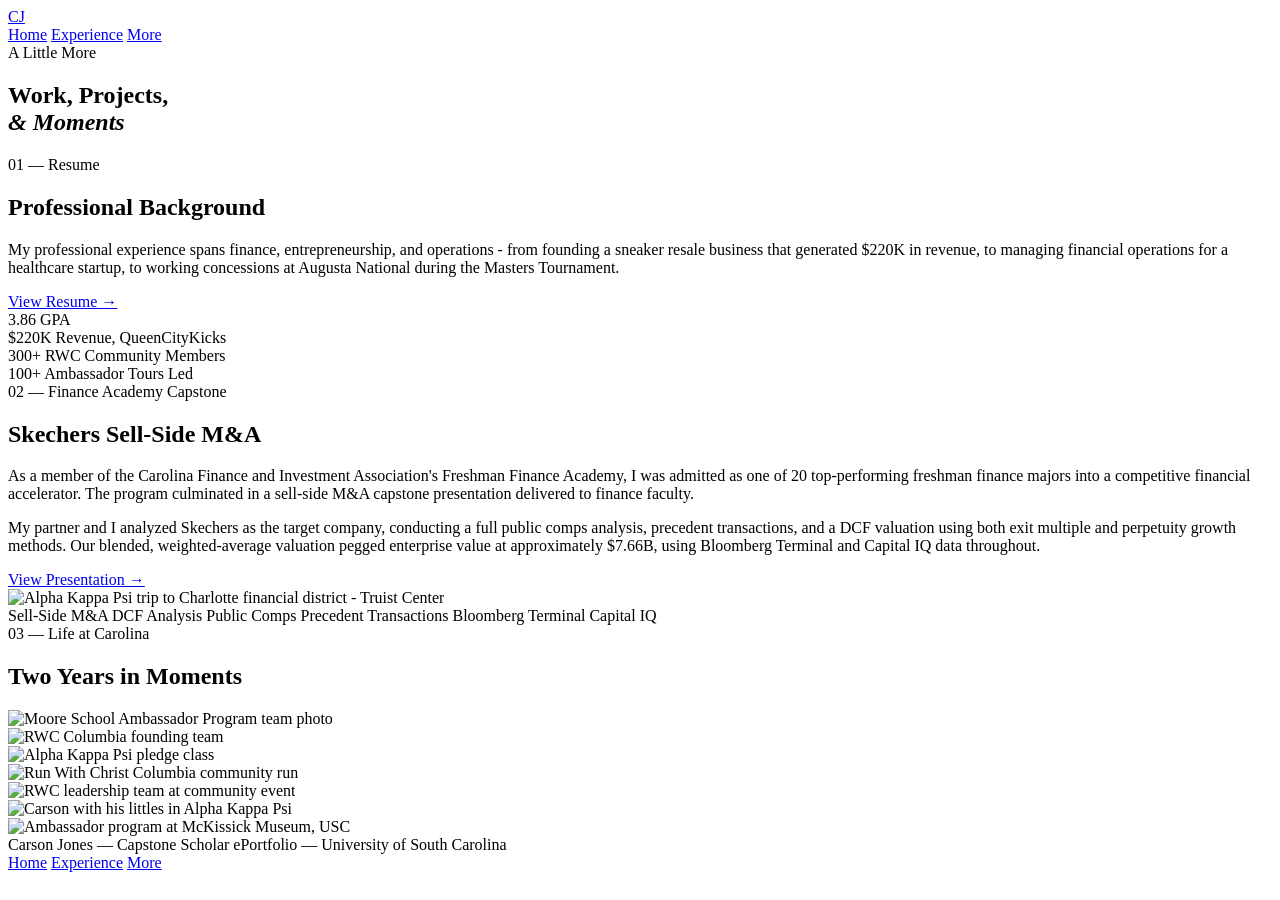
==== extras.html @ 3a90d322 "Add files via upload" ====
<!DOCTYPE html>
<html lang="en">
<head>
  <meta charset="UTF-8" />
  <meta name="viewport" content="width=device-width, initial-scale=1.0"/>
  <title>More | Carson Jones</title>
  <link rel="preconnect" href="https://fonts.googleapis.com">
  <link href="https://fonts.googleapis.com/css2?family=Cormorant+Garamond:ital,wght@0,300;0,400;0,600;1,300;1,400&family=DM+Sans:wght@300;400;500&display=swap" rel="stylesheet">
  <link rel="stylesheet" href="css/style.css">
</head>
<body>

  <nav class="nav">
    <a href="index.html" class="nav-logo">CJ</a>
    <div class="nav-links">
      <a href="index.html">Home</a>
      <a href="experience.html">Experience</a>
      <a href="extras.html" class="active">More</a>
    </div>
  </nav>

  <section class="page-hero">
    <div class="page-hero-inner">
      <span class="hero-label">A Little More</span>
      <h1>Work, Projects,<br><em>&amp; Moments</em></h1>
    </div>
  </section>

  <!-- RESUME -->
  <section class="section extras-section" id="resume">
    <div class="section-inner">
      <div class="section-label">01 &mdash; Resume</div>
      <div class="extras-grid">
        <div class="extras-copy">
          <h2>Professional Background</h2>
          <p>My professional experience spans finance, entrepreneurship, and operations - from founding a sneaker resale business that generated $220K in revenue, to managing financial operations for a healthcare startup, to working concessions at Augusta National during the Masters Tournament.</p>
          <a href="assets/Carson_Jones_Resume.pdf" class="btn" target="_blank">View Resume &rarr;</a>
        </div>
        <div class="resume-highlights">
          <div class="highlight-card">
            <span class="highlight-num">3.86</span>
            <span class="highlight-label">GPA</span>
          </div>
          <div class="highlight-card">
            <span class="highlight-num">$220K</span>
            <span class="highlight-label">Revenue, QueenCityKicks</span>
          </div>
          <div class="highlight-card">
            <span class="highlight-num">300+</span>
            <span class="highlight-label">RWC Community Members</span>
          </div>
          <div class="highlight-card">
            <span class="highlight-num">100+</span>
            <span class="highlight-label">Ambassador Tours Led</span>
          </div>
        </div>
      </div>
    </div>
  </section>

  <!-- FINANCE PROJECT -->
  <section class="section extras-section alt-bg" id="project">
    <div class="section-inner">
      <div class="section-label">02 &mdash; Finance Academy Capstone</div>
      <div class="project-grid">
        <div class="project-copy">
          <h2>Skechers Sell-Side M&amp;A</h2>
          <p>As a member of the Carolina Finance and Investment Association's Freshman Finance Academy, I was admitted as one of 20 top-performing freshman finance majors into a competitive financial accelerator. The program culminated in a sell-side M&amp;A capstone presentation delivered to finance faculty.</p>
          <p>My partner and I analyzed Skechers as the target company, conducting a full public comps analysis, precedent transactions, and a DCF valuation using both exit multiple and perpetuity growth methods. Our blended, weighted-average valuation pegged enterprise value at approximately $7.66B, using Bloomberg Terminal and Capital IQ data throughout.</p>
          <a href="assets/Skechers_Sell-Side_MA.pdf" class="btn" target="_blank">View Presentation &rarr;</a>
        </div>
        <div class="project-sidebar">
          <div class="project-img">
            <img src="assets/photos/akpsi-charlotte.jpeg" alt="Alpha Kappa Psi trip to Charlotte financial district - Truist Center" />
          </div>
          <div class="project-tag-grid">
            <span class="project-tag">Sell-Side M&amp;A</span>
            <span class="project-tag">DCF Analysis</span>
            <span class="project-tag">Public Comps</span>
            <span class="project-tag">Precedent Transactions</span>
            <span class="project-tag">Bloomberg Terminal</span>
            <span class="project-tag">Capital IQ</span>
          </div>
        </div>
      </div>
    </div>
  </section>

  <!-- GALLERY -->
  <section class="section extras-section" id="photos">
    <div class="section-inner">
      <div class="section-label">03 &mdash; Life at Carolina</div>
      <h2 class="gallery-title">Two Years in Moments</h2>
      <div class="gallery-grid">
        <div class="gallery-slot wide">
          <img src="assets/photos/ambassador-team.jpeg" alt="Moore School Ambassador Program team photo" />
        </div>
        <div class="gallery-slot">
          <img src="assets/photos/rwc-founders.jpeg" alt="RWC Columbia founding team" />
        </div>
        <div class="gallery-slot">
          <img src="assets/photos/akpsi-class.jpeg" alt="Alpha Kappa Psi pledge class" />
        </div>
        <div class="gallery-slot">
          <img src="assets/photos/rwc-big-group.jpeg" alt="Run With Christ Columbia community run" />
        </div>
        <div class="gallery-slot wide">
          <img src="assets/photos/rwc-event.jpeg" alt="RWC leadership team at community event" />
        </div>
        <div class="gallery-slot">
          <img src="assets/photos/akpsi-littles.jpeg" alt="Carson with his littles in Alpha Kappa Psi" />
        </div>
        <div class="gallery-slot">
          <img src="assets/photos/ambassador-mckissick.jpeg" alt="Ambassador program at McKissick Museum, USC" />
        </div>
      </div>
    </div>
  </section>

  <footer class="footer">
    <div class="footer-inner">
      <span>Carson Jones &mdash; Capstone Scholar ePortfolio &mdash; University of South Carolina</span>
      <div class="footer-nav">
        <a href="index.html">Home</a>
        <a href="experience.html">Experience</a>
        <a href="extras.html">More</a>
      </div>
    </div>
  </footer>

  <script src="js/main.js"></script>
</body>
</html>
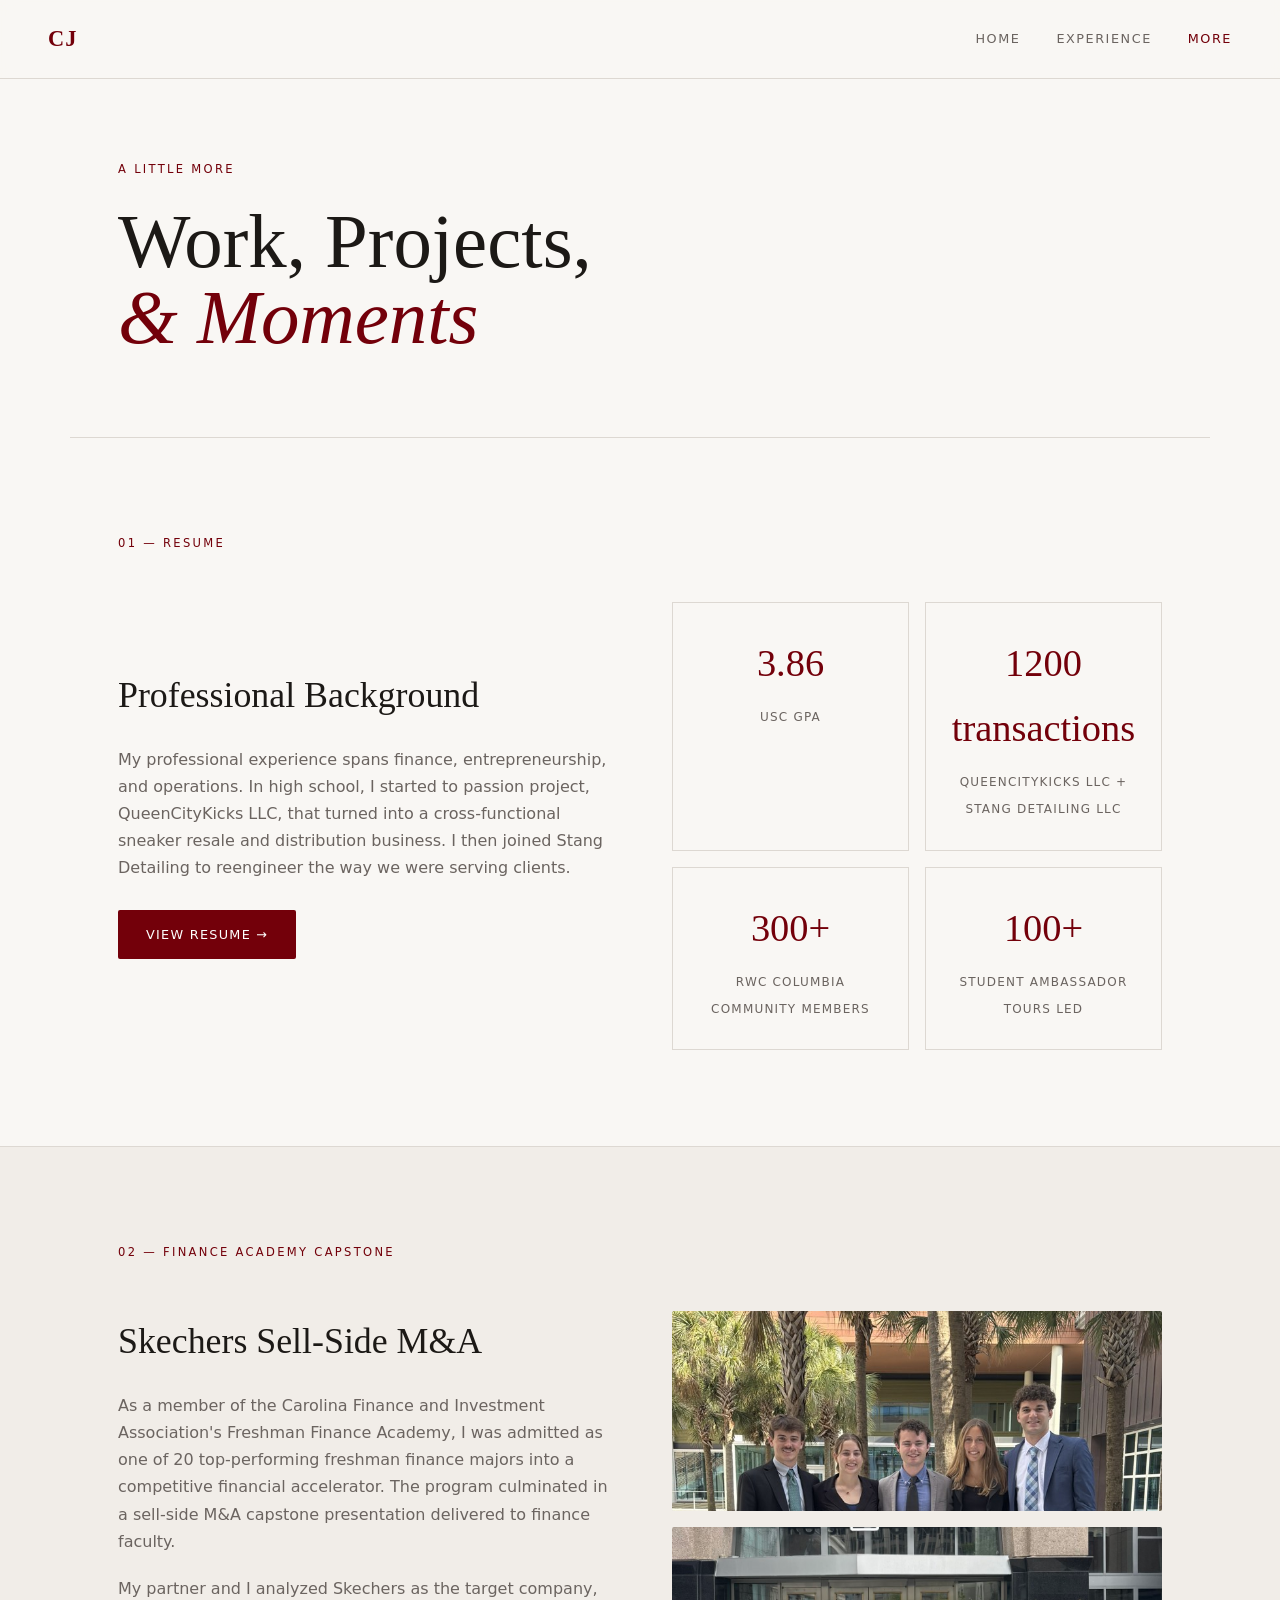
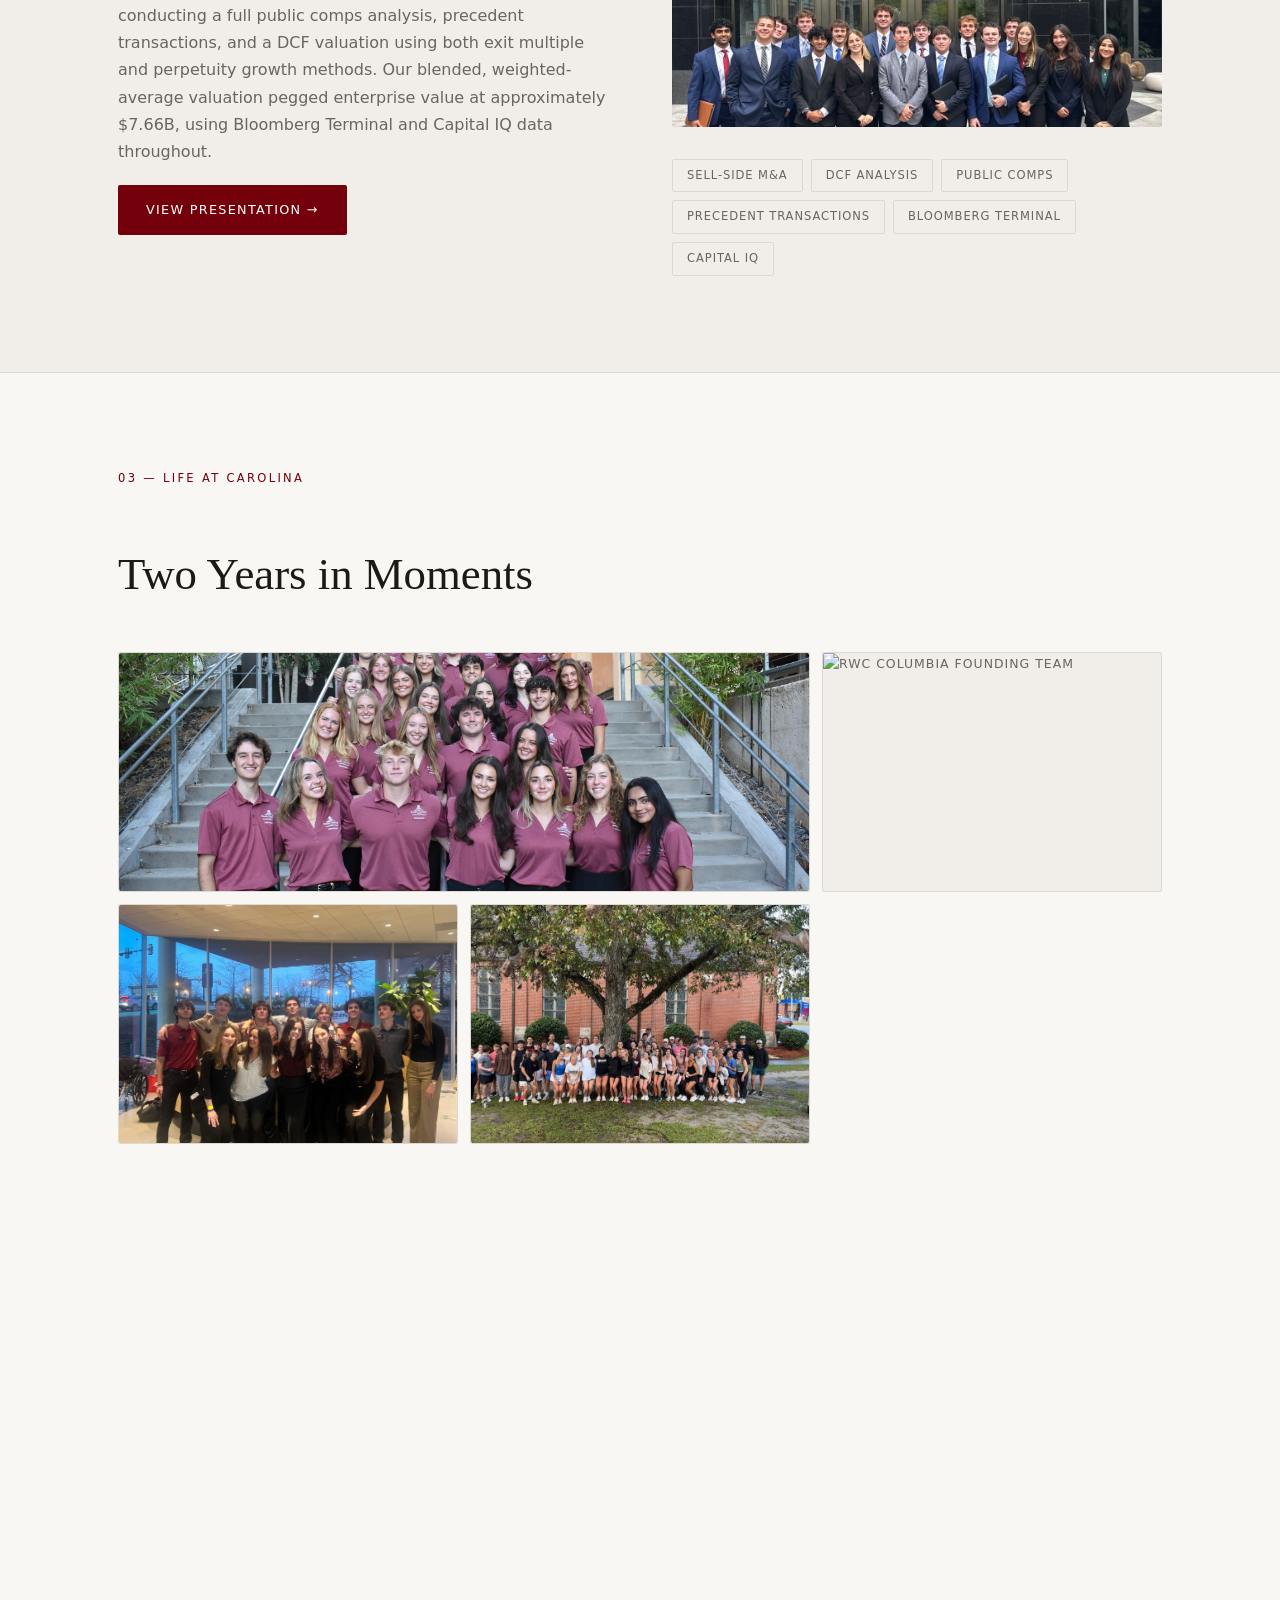
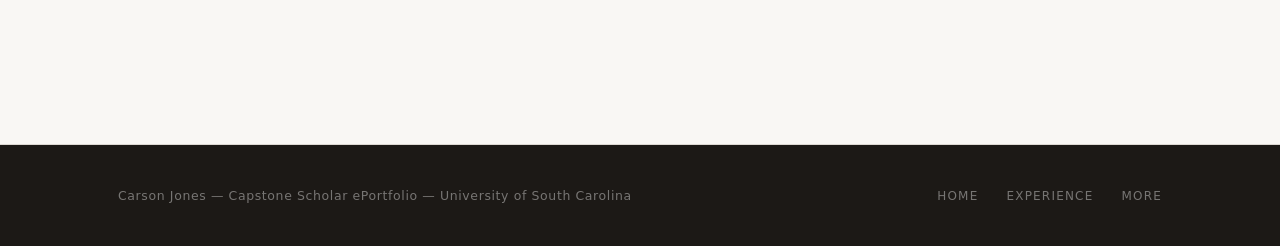
==== commit f551fdea: "Update About Me and Finance Academy sections with new photos and layout - Replace hero image with hi" ====
--- a/extras.html
+++ b/extras.html
@@ -33,25 +33,25 @@
       <div class="extras-grid">
         <div class="extras-copy">
           <h2>Professional Background</h2>
-          <p>My professional experience spans finance, entrepreneurship, and operations - from founding a sneaker resale business that generated $220K in revenue, to managing financial operations for a healthcare startup, to working concessions at Augusta National during the Masters Tournament.</p>
+          <p>My professional experience spans finance, entrepreneurship, and operations. In high school, I started to passion project, QueenCityKicks LLC, that turned into a cross-functional sneaker resale and distribution business. I then joined Stang Detailing to reengineer the way we were serving clients.<p>
           <a href="assets/Carson_Jones_Resume.pdf" class="btn" target="_blank">View Resume &rarr;</a>
         </div>
         <div class="resume-highlights">
           <div class="highlight-card">
             <span class="highlight-num">3.86</span>
-            <span class="highlight-label">GPA</span>
+            <span class="highlight-label">USC GPA</span>
           </div>
           <div class="highlight-card">
-            <span class="highlight-num">$220K</span>
-            <span class="highlight-label">Revenue, QueenCityKicks</span>
+            <span class="highlight-num">1200 transactions</span>
+            <span class="highlight-label">QueenCityKicks LLC + Stang Detailing LLC</span>
           </div>
           <div class="highlight-card">
             <span class="highlight-num">300+</span>
-            <span class="highlight-label">RWC Community Members</span>
+            <span class="highlight-label">RWC Columbia Community Members</span>
           </div>
           <div class="highlight-card">
             <span class="highlight-num">100+</span>
-            <span class="highlight-label">Ambassador Tours Led</span>
+            <span class="highlight-label">Student Ambassador Tours Led</span>
           </div>
         </div>
       </div>
@@ -70,6 +70,9 @@
           <a href="assets/Skechers_Sell-Side_MA.pdf" class="btn" target="_blank">View Presentation &rarr;</a>
         </div>
         <div class="project-sidebar">
+          <div class="project-img">
+            <img src="assets/photos/skechers-presentation.jpeg" alt="Carson and his Finance Academy presentation team outside the Moore School" style="object-position: center 20%;" />
+          </div>
           <div class="project-img">
             <img src="assets/photos/akpsi-charlotte.jpeg" alt="Alpha Kappa Psi trip to Charlotte financial district - Truist Center" />
           </div>
--- a/css/style.css
+++ b/css/style.css
@@ -0,0 +1,745 @@
+/* ============================================
+   CARSON JONES — CAPSTONE ePORTFOLIO
+   Aesthetic: Editorial / Refined Minimal
+   Palette: Warm white, deep charcoal, garnet accent
+   ============================================ */
+
+:root {
+  --bg: #f9f7f4;
+  --bg-alt: #f1ede8;
+  --ink: #1c1916;
+  --ink-light: #6b6460;
+  --garnet: #73000a;
+  --garnet-light: #9a0012;
+  --gold: #b8963e;
+  --white: #ffffff;
+  --border: #ddd8d2;
+
+  --font-serif: 'Cormorant Garamond', Georgia, serif;
+  --font-sans: 'DM Sans', system-ui, sans-serif;
+
+  --max-w: 1140px;
+  --section-pad: 96px;
+}
+
+*, *::before, *::after { box-sizing: border-box; margin: 0; padding: 0; }
+
+html { scroll-behavior: smooth; }
+
+body {
+  background: var(--bg);
+  color: var(--ink);
+  font-family: var(--font-sans);
+  font-size: 16px;
+  line-height: 1.7;
+  -webkit-font-smoothing: antialiased;
+}
+
+img { max-width: 100%; display: block; }
+
+a { color: inherit; text-decoration: none; }
+
+/* ============================================
+   NAV
+   ============================================ */
+.nav {
+  position: fixed;
+  top: 0; left: 0; right: 0;
+  z-index: 100;
+  display: flex;
+  align-items: center;
+  justify-content: space-between;
+  padding: 20px 48px;
+  background: rgba(249,247,244,0.92);
+  backdrop-filter: blur(8px);
+  border-bottom: 1px solid var(--border);
+}
+
+.nav-logo {
+  font-family: var(--font-serif);
+  font-size: 1.4rem;
+  font-weight: 600;
+  letter-spacing: 0.05em;
+  color: var(--garnet);
+}
+
+.nav-links {
+  display: flex;
+  gap: 36px;
+}
+
+.nav-links a {
+  font-size: 0.8rem;
+  font-weight: 500;
+  letter-spacing: 0.12em;
+  text-transform: uppercase;
+  color: var(--ink-light);
+  transition: color 0.2s;
+}
+
+.nav-links a:hover,
+.nav-links a.active {
+  color: var(--garnet);
+}
+
+/* ============================================
+   HERO (Index)
+   ============================================ */
+.hero {
+  min-height: 100vh;
+  display: grid;
+  grid-template-columns: 1fr 1fr;
+  align-items: center;
+  padding: 120px 48px 80px;
+  max-width: var(--max-w);
+  margin: 0 auto;
+  position: relative;
+}
+
+.hero-label {
+  display: block;
+  font-size: 0.72rem;
+  font-weight: 500;
+  letter-spacing: 0.2em;
+  text-transform: uppercase;
+  color: var(--garnet);
+  margin-bottom: 24px;
+}
+
+.hero-name {
+  font-family: var(--font-serif);
+  font-size: clamp(4rem, 8vw, 7.5rem);
+  font-weight: 300;
+  line-height: 0.95;
+  color: var(--ink);
+  margin-bottom: 28px;
+}
+
+.hero-name em {
+  font-style: italic;
+  color: var(--garnet);
+}
+
+.hero-sub {
+  font-size: 0.88rem;
+  color: var(--ink-light);
+  letter-spacing: 0.04em;
+}
+
+.hero-img-wrap {
+  display: flex;
+  justify-content: center;
+  align-items: center;
+}
+
+.hero-img-placeholder,
+.photo-slot,
+.gallery-slot {
+  background: var(--bg-alt);
+  border: 1px solid var(--border);
+  display: flex;
+  align-items: center;
+  justify-content: center;
+  color: var(--ink-light);
+  font-size: 0.78rem;
+  letter-spacing: 0.08em;
+  text-transform: uppercase;
+  font-family: var(--font-sans);
+}
+
+.hero-img-placeholder {
+  width: 380px;
+  height: 460px;
+  border-radius: 2px;
+}
+
+.hero-img-placeholder img,
+.photo-slot img,
+.gallery-slot img {
+  width: 100%;
+  height: 100%;
+  object-fit: cover;
+  border-radius: inherit;
+}
+
+.hero-scroll {
+  position: absolute;
+  bottom: 40px;
+  left: 48px;
+  font-size: 0.72rem;
+  letter-spacing: 0.15em;
+  text-transform: uppercase;
+  color: var(--ink-light);
+}
+
+/* ============================================
+   PAGE HERO (inner pages)
+   ============================================ */
+.page-hero {
+  padding: 160px 48px 80px;
+  max-width: var(--max-w);
+  margin: 0 auto;
+  border-bottom: 1px solid var(--border);
+}
+
+.page-hero h1 {
+  font-family: var(--font-serif);
+  font-size: clamp(3rem, 6vw, 5.5rem);
+  font-weight: 300;
+  line-height: 1;
+  margin-top: 20px;
+}
+
+.page-hero h1 em {
+  font-style: italic;
+  color: var(--garnet);
+}
+
+/* ============================================
+   SECTIONS
+   ============================================ */
+.section {
+  padding: var(--section-pad) 0;
+  border-bottom: 1px solid var(--border);
+}
+
+.section.alt-bg {
+  background: var(--bg-alt);
+}
+
+.section-inner {
+  max-width: var(--max-w);
+  margin: 0 auto;
+  padding: 0 48px;
+}
+
+.section-label {
+  font-size: 0.72rem;
+  font-weight: 500;
+  letter-spacing: 0.2em;
+  text-transform: uppercase;
+  color: var(--garnet);
+  margin-bottom: 48px;
+}
+
+/* ============================================
+   ABOUT
+   ============================================ */
+.about-grid {
+  display: grid;
+  grid-template-columns: 1fr 340px;
+  gap: 64px;
+  align-items: center;
+}
+
+.about-sidebar {
+  display: flex;
+  flex-direction: column;
+}
+
+.about-copy h2 {
+  font-family: var(--font-serif);
+  font-size: clamp(1.8rem, 3vw, 2.6rem);
+  font-weight: 400;
+  line-height: 1.2;
+  margin-bottom: 28px;
+  color: var(--ink);
+}
+
+.about-copy p {
+  color: var(--ink-light);
+  margin-bottom: 20px;
+  font-size: 1.02rem;
+}
+
+.info-card {
+  border: 1px solid var(--border);
+  padding: 28px;
+  margin-bottom: 24px;
+}
+
+.info-item {
+  display: flex;
+  justify-content: space-between;
+  align-items: baseline;
+  padding: 10px 0;
+  border-bottom: 1px solid var(--border);
+  font-size: 0.88rem;
+  gap: 16px;
+}
+
+.info-item:last-child { border-bottom: none; }
+
+.info-label {
+  font-size: 0.72rem;
+  letter-spacing: 0.12em;
+  text-transform: uppercase;
+  color: var(--ink-light);
+  white-space: nowrap;
+}
+
+.photo-grid {
+  display: grid;
+  grid-template-columns: 1fr;
+  gap: 10px;
+}
+
+.photo-slot {
+  height: 210px;
+  border-radius: 2px;
+}
+
+.photo-grid .photo-slot {
+  height: auto;
+  min-height: 0;
+}
+
+.photo-grid .photo-slot img {
+  height: auto;
+  object-fit: contain;
+}
+
+.photo-slot.tall {
+  height: 240px;
+  width: 100%;
+}
+
+/* ============================================
+   LOOKING AHEAD
+   ============================================ */
+.looking { background: var(--ink); }
+.looking .section-label { color: var(--gold); }
+
+.looking-grid {
+  display: grid;
+  grid-template-columns: 1fr 2fr;
+  gap: 64px;
+  align-items: start;
+}
+
+.looking-quote blockquote {
+  font-family: var(--font-serif);
+  font-size: clamp(1.8rem, 2.5vw, 2.4rem);
+  font-weight: 300;
+  font-style: italic;
+  color: var(--gold);
+  line-height: 1.3;
+  border-left: 2px solid var(--gold);
+  padding-left: 28px;
+  position: sticky;
+  top: 120px;
+}
+
+.looking-copy h2 {
+  font-family: var(--font-serif);
+  font-size: clamp(1.8rem, 3vw, 2.6rem);
+  font-weight: 400;
+  line-height: 1.2;
+  margin-bottom: 28px;
+  color: var(--white);
+}
+
+.looking-copy p {
+  color: rgba(255,255,255,0.65);
+  margin-bottom: 20px;
+  font-size: 1.02rem;
+}
+
+.goals-grid {
+  display: grid;
+  grid-template-columns: repeat(3, 1fr);
+  gap: 16px;
+  margin-top: 48px;
+}
+
+.goal-card {
+  border: 1px solid rgba(255,255,255,0.15);
+  padding: 28px 20px;
+}
+
+.goal-card .goal-icon {
+  font-size: 1.5rem;
+  display: block;
+  margin-bottom: 12px;
+}
+
+.goal-card h4 {
+  font-size: 0.78rem;
+  letter-spacing: 0.15em;
+  text-transform: uppercase;
+  color: var(--gold);
+  margin-bottom: 10px;
+}
+
+.goal-card p {
+  font-size: 0.88rem;
+  color: rgba(255,255,255,0.55);
+  margin: 0;
+}
+
+/* ============================================
+   EXPERIENCE PAGES
+   ============================================ */
+.exp-intro-grid {
+  display: flex;
+  gap: 16px;
+  margin-bottom: 32px;
+}
+
+.exp-tag {
+  font-size: 0.72rem;
+  font-weight: 500;
+  letter-spacing: 0.12em;
+  text-transform: uppercase;
+  padding: 6px 16px;
+  border-radius: 2px;
+}
+
+.exp-tag.small { font-size: 0.68rem; }
+
+.wtc-tag { background: var(--garnet); color: var(--white); }
+.btc-tag { background: var(--ink); color: var(--white); }
+
+.intro-copy {
+  max-width: 760px;
+}
+
+.intro-copy p {
+  font-size: 1.1rem;
+  color: var(--ink-light);
+  line-height: 1.75;
+}
+
+.exp-content-grid {
+  display: grid;
+  grid-template-columns: 240px 1fr;
+  gap: 64px;
+  align-items: start;
+}
+
+.exp-content-grid.reverse {
+  grid-template-columns: 1fr 240px;
+}
+
+.exp-content-grid.reverse .exp-copy { order: 1; }
+.exp-content-grid.reverse .exp-sidebar { order: 2; }
+
+.exp-badge {
+  font-family: var(--font-serif);
+  font-size: 4rem;
+  font-weight: 300;
+  font-style: italic;
+  margin-bottom: 24px;
+  display: block;
+}
+
+.wtc-badge { color: var(--garnet); }
+.btc-badge { color: var(--ink); }
+
+.exp-meta {
+  margin-bottom: 28px;
+}
+
+.exp-copy h2 {
+  font-family: var(--font-serif);
+  font-size: clamp(1.8rem, 2.8vw, 2.4rem);
+  font-weight: 400;
+  line-height: 1.2;
+  margin-bottom: 28px;
+}
+
+.exp-copy p {
+  color: var(--ink-light);
+  margin-bottom: 20px;
+  font-size: 1rem;
+}
+
+/* BTC section background swap */
+.exp-btc { background: var(--bg-alt); }
+
+/* CONNECTION */
+.exp-connection { background: var(--bg); }
+
+.connection-inner {
+  max-width: 860px;
+}
+
+.connection-header {
+  margin-bottom: 48px;
+}
+
+.connection-tag-row {
+  display: flex;
+  align-items: center;
+  gap: 12px;
+  margin-bottom: 20px;
+}
+
+.connection-arrow {
+  font-size: 1rem;
+  color: var(--ink-light);
+}
+
+.connection-inner h2 {
+  font-family: var(--font-serif);
+  font-size: clamp(2rem, 3.5vw, 3rem);
+  font-weight: 400;
+  line-height: 1.1;
+}
+
+.connection-inner h2 em {
+  font-style: italic;
+  color: var(--garnet);
+}
+
+.connection-copy p {
+  color: var(--ink-light);
+  margin-bottom: 20px;
+  font-size: 1.05rem;
+}
+
+/* ============================================
+   EXTRAS / PAGE 3
+   ============================================ */
+.extras-grid {
+  display: grid;
+  grid-template-columns: 1fr 1fr;
+  gap: 64px;
+  align-items: center;
+}
+
+.extras-copy h2 {
+  font-family: var(--font-serif);
+  font-size: clamp(1.8rem, 2.8vw, 2.4rem);
+  font-weight: 400;
+  margin-bottom: 20px;
+}
+
+.extras-copy p {
+  color: var(--ink-light);
+  margin-bottom: 28px;
+}
+
+.btn {
+  display: inline-block;
+  font-size: 0.8rem;
+  font-weight: 500;
+  letter-spacing: 0.1em;
+  text-transform: uppercase;
+  padding: 14px 28px;
+  background: var(--garnet);
+  color: var(--white);
+  border-radius: 2px;
+  transition: background 0.2s;
+}
+
+.btn:hover { background: var(--garnet-light); }
+
+.resume-highlights {
+  display: grid;
+  grid-template-columns: 1fr 1fr;
+  gap: 16px;
+}
+
+.highlight-card {
+  border: 1px solid var(--border);
+  padding: 28px 20px;
+  text-align: center;
+}
+
+.highlight-num {
+  display: block;
+  font-family: var(--font-serif);
+  font-size: 2.4rem;
+  font-weight: 300;
+  color: var(--garnet);
+  margin-bottom: 6px;
+}
+
+.highlight-label {
+  font-size: 0.75rem;
+  letter-spacing: 0.1em;
+  text-transform: uppercase;
+  color: var(--ink-light);
+}
+
+.project-grid {
+  display: grid;
+  grid-template-columns: 1fr 1fr;
+  gap: 64px;
+  align-items: start;
+}
+
+.project-copy h2 {
+  font-family: var(--font-serif);
+  font-size: clamp(1.8rem, 2.8vw, 2.4rem);
+  font-weight: 400;
+  margin-bottom: 20px;
+}
+
+.project-copy p {
+  color: var(--ink-light);
+  margin-bottom: 20px;
+}
+
+.project-tag-grid {
+  display: flex;
+  flex-wrap: wrap;
+  gap: 8px;
+  padding-top: 16px;
+}
+
+.project-tag {
+  font-size: 0.72rem;
+  letter-spacing: 0.08em;
+  text-transform: uppercase;
+  padding: 6px 14px;
+  border: 1px solid var(--border);
+  color: var(--ink-light);
+  border-radius: 2px;
+}
+
+.gallery-title {
+  font-family: var(--font-serif);
+  font-size: clamp(2rem, 3.5vw, 3rem);
+  font-weight: 400;
+  margin-bottom: 40px;
+}
+
+.gallery-grid {
+  display: grid;
+  grid-template-columns: repeat(3, 1fr);
+  gap: 12px;
+}
+
+.gallery-slot {
+  height: 240px;
+  border-radius: 2px;
+}
+
+.gallery-slot.wide {
+  grid-column: span 2;
+}
+
+.gallery-slot span,
+.hero-img-placeholder span,
+.photo-slot span {
+  /* shown only when no real image present */
+}
+
+/* ============================================
+   FOOTER
+   ============================================ */
+.footer {
+  padding: 40px 0;
+  background: var(--ink);
+}
+
+.footer-inner {
+  max-width: var(--max-w);
+  margin: 0 auto;
+  padding: 0 48px;
+  display: flex;
+  justify-content: space-between;
+  align-items: center;
+  font-size: 0.78rem;
+  color: rgba(255,255,255,0.4);
+  letter-spacing: 0.05em;
+}
+
+.footer-nav {
+  display: flex;
+  gap: 28px;
+}
+
+.footer-nav a {
+  color: rgba(255,255,255,0.4);
+  font-size: 0.75rem;
+  letter-spacing: 0.1em;
+  text-transform: uppercase;
+  transition: color 0.2s;
+}
+
+.footer-nav a:hover { color: var(--white); }
+
+/* ============================================
+   ANIMATIONS
+   ============================================ */
+.fade-up {
+  opacity: 0;
+  transform: translateY(24px);
+  transition: opacity 0.7s ease, transform 0.7s ease;
+}
+
+.fade-up.visible {
+  opacity: 1;
+  transform: translateY(0);
+}
+
+/* ============================================
+   RESPONSIVE
+   ============================================ */
+@media (max-width: 900px) {
+  .nav { padding: 18px 24px; }
+  .hero { grid-template-columns: 1fr; padding: 100px 24px 60px; }
+  .hero-img-wrap { display: none; }
+  .about-grid,
+  .looking-grid,
+  .exp-content-grid,
+  .exp-content-grid.reverse,
+  .extras-grid,
+  .project-grid { grid-template-columns: 1fr; gap: 40px; }
+  .goals-grid { grid-template-columns: 1fr; }
+  .section-inner { padding: 0 24px; }
+  .page-hero { padding: 120px 24px 60px; }
+  .gallery-grid { grid-template-columns: 1fr 1fr; }
+  .gallery-slot.wide { grid-column: span 2; }
+  .footer-inner { flex-direction: column; gap: 16px; text-align: center; }
+}
+
+/* ============================================
+   PHOTO ADDITIONS
+   ============================================ */
+.connection-photo {
+  margin-top: 48px;
+  width: 100%;
+  max-width: 760px;
+  height: 340px;
+  border-radius: 2px;
+  overflow: hidden;
+}
+
+.connection-photo img {
+  width: 100%;
+  height: 100%;
+  object-fit: cover;
+}
+
+.project-img {
+  height: 200px;
+  overflow: hidden;
+  border-radius: 2px;
+  margin-bottom: 16px;
+}
+
+.project-img img {
+  width: 100%;
+  height: 100%;
+  object-fit: cover;
+}
+
+/* Ensure gallery and photo slot images fill correctly */
+.gallery-slot,
+.photo-slot,
+.hero-img-placeholder {
+  overflow: hidden;
+}
+
+.gallery-slot img,
+.photo-slot img,
+.hero-img-placeholder img {
+  width: 100%;
+  height: 100%;
+  object-fit: cover;
+  display: block;
+}
